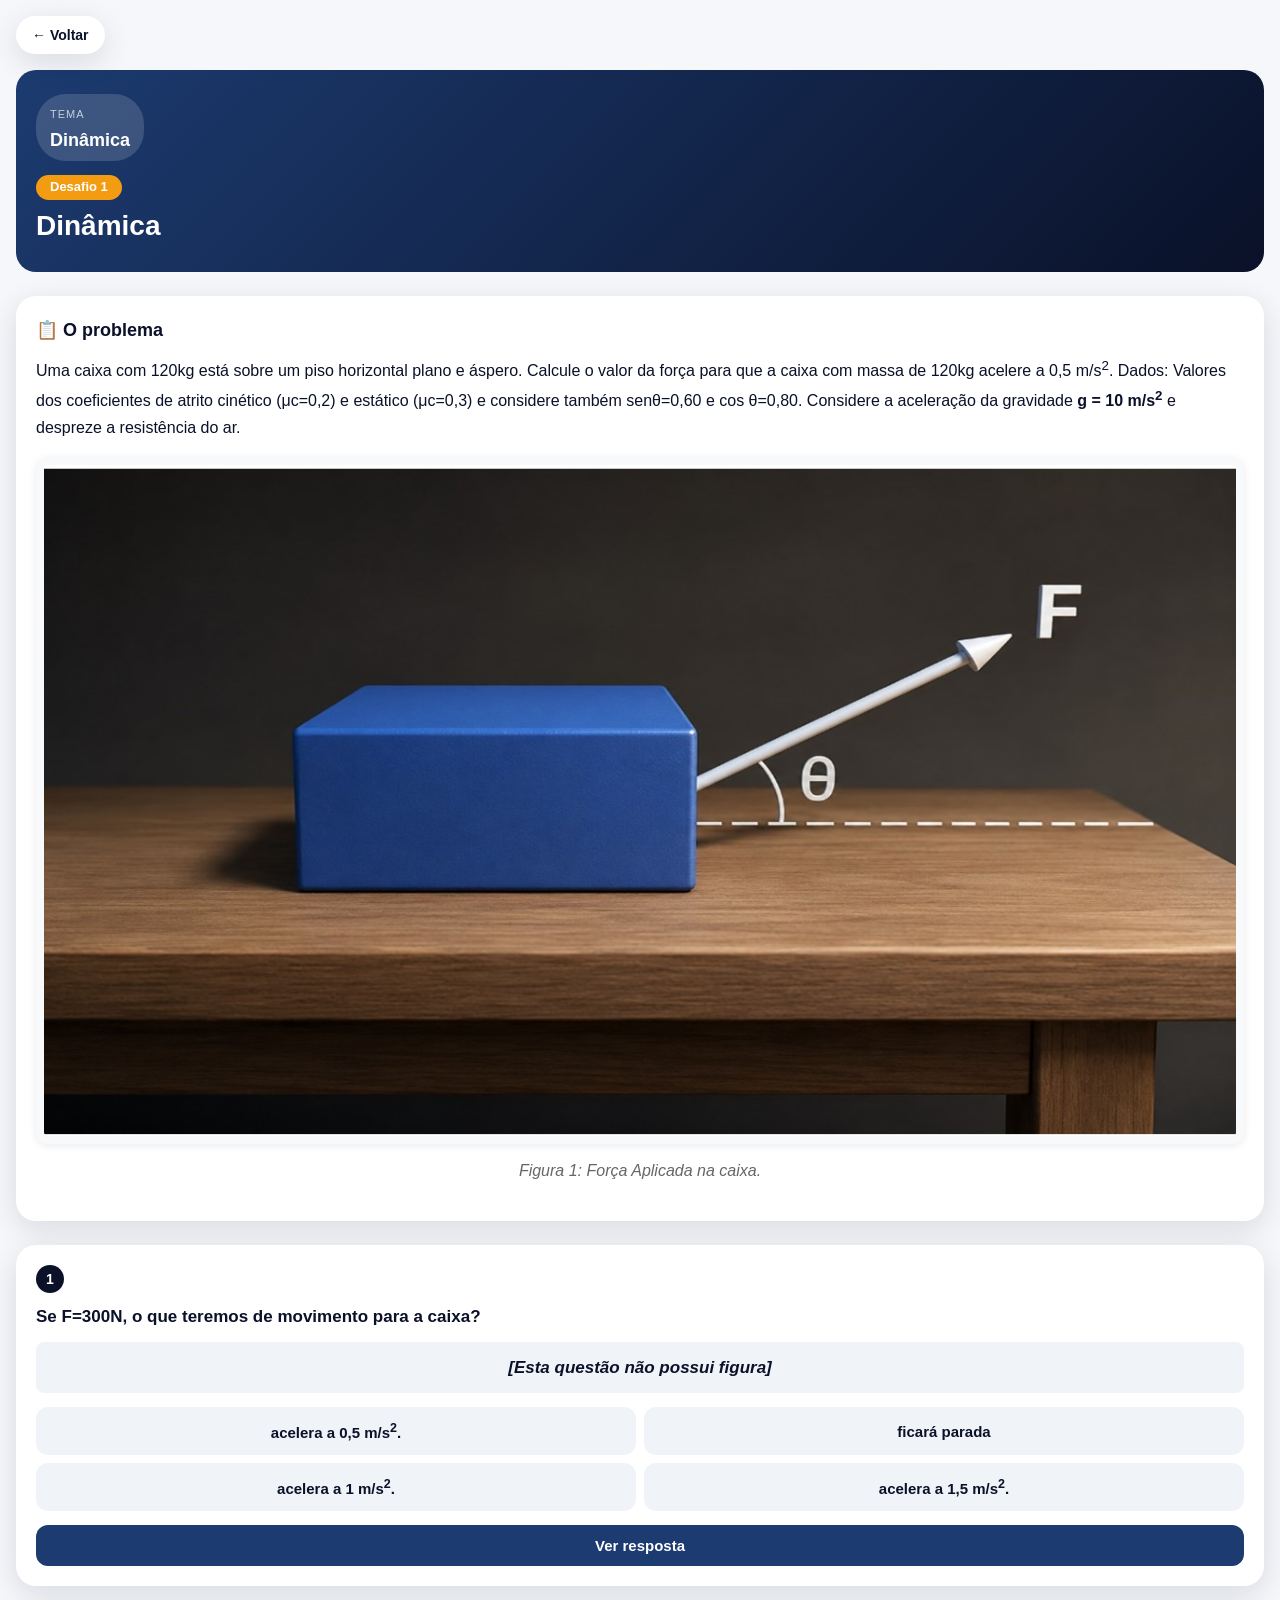
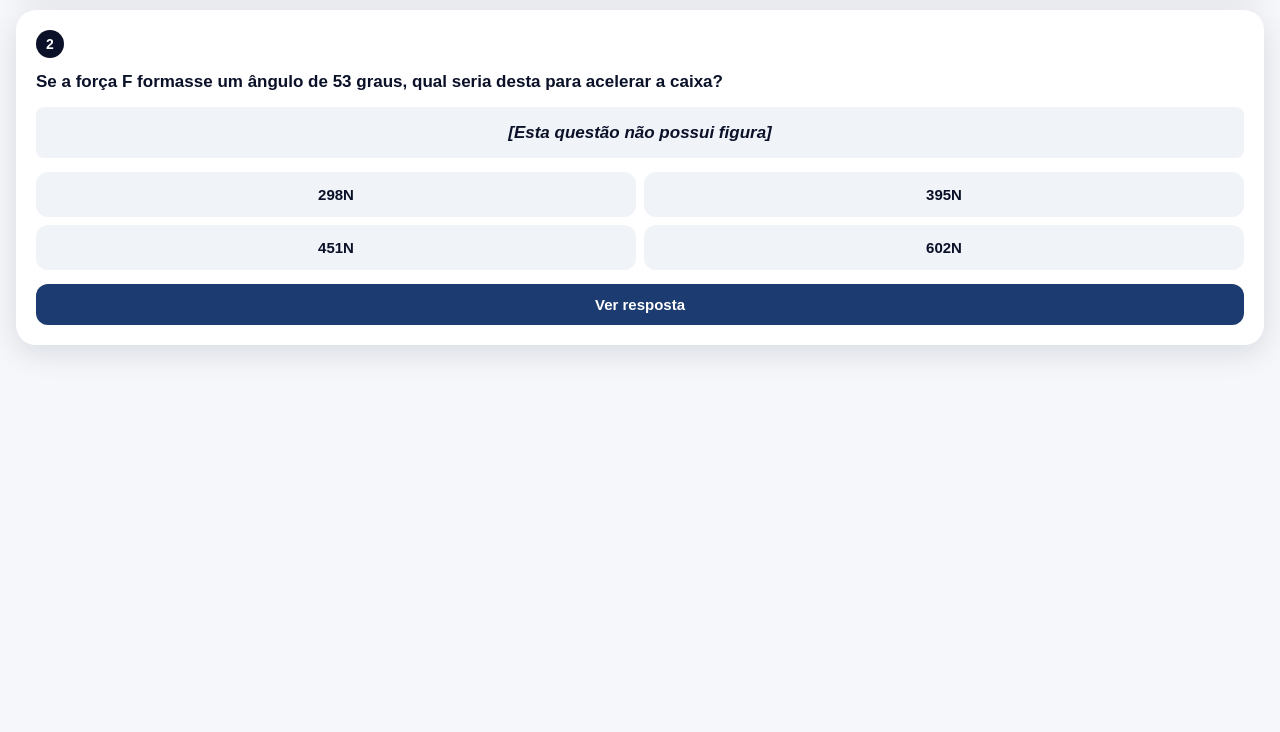
==== desafio1.html @ 1977f08e "Update video source URL in desafio1.html" ====
<!DOCTYPE html>
<html lang="pt-br">
<head>
  <meta charset="UTF-8">
  <meta name="viewport" content="width=device-width, initial-scale=1.0, maximum-scale=1.0, user-scalable=yes">
  <title>Desafio 1 - Dinâmica - Leis de Newton</title>
  <link rel="stylesheet" href="style.css">
</head>
<body>

  <!-- BOTÃO VOLTAR -->
  <div class="back-button">
    <a href="index.html" class="btn-back">← Voltar</a>
  </div>

  <!-- HEADER DO DESAFIO -->
  <header class="desafio-header">
    <div class="tema-box">
      <span class="tema-label">Tema</span>
      <h2>Dinâmica</h2>
    </div>
    <div class="desafio-titulo">
      <span class="badge-grande">Desafio 1</span>
      <h1>Dinâmica</h1>
    </div>
  </header>

  <!-- ENUNCIADO -->
  <section class="enunciado">
    <div class="enunciado-box">
      <h3>📋 O problema</h3>
      <p>
        Uma caixa com 120kg está sobre um piso horizontal plano e áspero. 
Calcule o valor da força para que a caixa com massa de 120kg acelere a 0,5 m/s<sup>2</sup>.
Dados: Valores dos coeficientes de atrito cinético (μc=0,2) e estático (μc=0,3) e considere também senθ=0,60 e cos θ=0,80.
Considere a aceleração da gravidade <strong>g = 10 m/s<sup>2</sup></strong> e despreze a resistência do ar.
      </p>
      
      <!-- FIGURA DO DESAFIO --> 
      <div class="figura-container">
        <img src="imagens/desafio1.jpg" alt="Queda Livre" class="figura-desafio">
        <p class="legenda-figura">Figura 1: Força Aplicada na caixa.</p>
      </div>
    </div>
  </section>

  <!-- PERGUNTA 1 -->
  <section class="perguntas">
    <div class="pergunta-card">
      <span class="pergunta-numero">1</span>
      <p>Se F=300N, o que teremos de movimento para a caixa?</p>
      
      <!-- FIGURA DA PERGUNTA 1 -->
     <div class="figura-pergunta">

    <!-- SE HOUVER FIGURA, DESCOMENTE A LINHA ABAIXO -->
    <!--
    <img src="imagens/desafio1-q1.png"
         alt="Figura da questão"
         class="figura-pequena">
    -->

    <!-- SE NÃO HOUVER FIGURA, UTILIZE A MENSAGEM ABAIXO -->
    <p class="sem-figura">[Esta questão não possui figura]</p>

</div>
      
      <div class="opcoes">
        <button class="opcao" data-correta="false">acelera a 0,5 m/s<sup>2</sup>.</button>
        <button class="opcao" data-correta="true">ficará parada</button>
        <button class="opcao" data-correta="false">acelera a 1 m/s<sup>2</sup>.</button>
        <button class="opcao" data-correta="false">acelera a 1,5 m/s<sup>2</sup>.</button>
      </div>
      <button class="btn-resposta">Ver resposta</button>
      <div class="resposta-oculta">
        <p>✅ <strong>fica parada</strong> (usando 300N<326N)</p>
      </div>
    </div>

    <!-- PERGUNTA 2 -->
    <div class="pergunta-card">
      <span class="pergunta-numero">2</span>
      <p>Se a força F formasse um ângulo de 53 graus, qual seria desta para acelerar a caixa?</p>
      
      <!-- FIGURA DA PERGUNTA 2 -->
     <div class="figura-pergunta">

    <!-- SE HOUVER FIGURA, DESCOMENTE A LINHA ABAIXO -->
    <!--
    <img src="imagens/desafio1-q1.png"
         alt="Figura da questão"
         class="figura-pequena">
    -->

    <!-- SE NÃO HOUVER FIGURA, UTILIZE A MENSAGEM ABAIXO -->
    <p class="sem-figura">[Esta questão não possui figura]</p>

</div>
      
      <div class="opcoes">
        <button class="opcao" data-correta="false">298N</button>
        <button class="opcao" data-correta="true">395N</button>
        <button class="opcao" data-correta="false">451N</button>
        <button class="opcao" data-correta="false">602N</button>
      </div>
      <button class="btn-resposta">Ver resposta</button>
      <div class="resposta-oculta">
        <p>✅ <strong>30 m/s</strong> (usando Fx=F e Fy=0 encontramos o valor de F.)</p>
      </div>
    </div>
  </section>

  <div class="video-pergunta">

    <!-- VÍDEO DA QUESTÃO -->
    <iframe
        width="560"
        height="315"
        src="https://www.youtube.com/watch?v=yUH4mBgcCFQ"
        title="Vídeo da questão"
        frameborder="0"
        allow="accelerometer; autoplay; clipboard-write; encrypted-media; gyroscope; picture-in-picture; web-share"
        allowfullscreen>
    </iframe>

    <!-- SE NÃO HOUVER VÍDEO, COMENTE O IFRAME ACIMA E DESCOMENTE A LINHA ABAIXO -->
    <!-- <p class="sem-video">[Esta questão não possui vídeo]</p> -->

</div>

  <script src="script.js"></script>
</body>
</html>
---- style.css ----
/* ===== RESET E BASE ===== */
* {
  margin: 0;
  padding: 0;
  box-sizing: border-box;
}

body {
  font-family: -apple-system, BlinkMacSystemFont, 'Segoe UI', Roboto, sans-serif;
  background: #F5F7FA;
  color: #0A1128;
  line-height: 1.6;
  padding: 0 16px 40px;
}

/* ===== PALETA DE CORES ===== */
:root {
  --primary: #0A1128;
  --secondary: #1C3B70;
  --accent: #F39C12;
  --accent-light: #F1C40F;
  --bg-light: #F5F7FA;
  --white: #FFFFFF;
  --shadow: 0 8px 30px rgba(10, 17, 40, 0.12);
  --radius: 20px;
}

/* ===== HEADER HERO ===== */
.hero {
  background: linear-gradient(135deg, #0A1128 0%, #1C3B70 100%);
  color: white;
  padding: 40px 20px 32px;
  border-radius: 0 0 var(--radius) var(--radius);
  margin: 0 -16px 24px;
  text-align: center;
}

.hero h1 {
  font-size: 28px;
  font-weight: 800;
  letter-spacing: -0.5px;
  margin-bottom: 6px;
}

.hero p {
  font-size: 16px;
  opacity: 0.85;
  font-weight: 400;
}

/* ===== VÍDEO ===== */
.video-section {
  margin: 0 0 32px;
}

.video-wrapper {
  position: relative;
  width: 100%;
  padding-bottom: 100%;
  height: 0;
  overflow: hidden;
  border-radius: var(--radius);
  background: #000;
  box-shadow: var(--shadow);
}

.video-wrapper video {
  position: absolute;
  top: 0;
  left: 0;
  width: 100%;
  height: 100%;
  object-fit: cover;
  border-radius: var(--radius);
}

.video-link {
  margin-top: 12px;
  text-align: center;
}

.btn-drive {
  display: inline-block;
  padding: 10px 20px;
  background: var(--accent);
  color: white;
  text-decoration: none;
  border-radius: 30px;
  font-weight: 700;
  font-size: 14px;
  transition: all 0.2s;
  box-shadow: 0 4px 12px rgba(243, 156, 18, 0.3);
}

.btn-drive:active {
  transform: scale(0.96);
}

/* ===== DESAFIOS ===== */
.desafios {
  margin: 32px 0;
}

.desafios h2 {
  font-size: 24px;
  font-weight: 800;
  color: var(--primary);
  margin-bottom: 4px;
}

.subtitulo {
  color: #666;
  font-size: 15px;
  margin-bottom: 20px;
}

.desafio-grid {
  display: flex;
  flex-direction: column;
  gap: 14px;
}

.desafio-card {
  display: flex;
  align-items: center;
  justify-content: space-between;
  background: var(--white);
  padding: 16px 18px;
  border-radius: 14px;
  box-shadow: var(--shadow);
  text-decoration: none;
  color: var(--primary);
  transition: all 0.2s;
  border-left: 5px solid var(--accent);
}

.desafio-card:active {
  transform: scale(0.98);
  background: #f8f9fa;
}

.badge {
  display: inline-flex;
  align-items: center;
  justify-content: center;
  background: var(--accent);
  color: white;
  font-weight: 800;
  font-size: 16px;
  width: 32px;
  height: 32px;
  border-radius: 50%;
  flex-shrink: 0;
  margin-right: 14px;
}

.card-content {
  flex: 1;
}

.card-content h3 {
  font-size: 17px;
  font-weight: 700;
  margin-bottom: 2px;
}

.card-content p {
  font-size: 13px;
  color: #555;
  margin-bottom: 4px;
}

.tema {
  font-size: 11px;
  background: #E8EDF5;
  padding: 2px 10px;
  border-radius: 30px;
  color: var(--secondary);
  font-weight: 600;
  display: inline-block;
}

.card-arrow {
  font-size: 20px;
  color: #CCC;
  margin-left: 10px;
}

/* ===== PÁGINA DESAFIO ===== */
.back-button {
  margin: 16px 0 8px;
}

.btn-back {
  display: inline-block;
  padding: 8px 16px;
  background: var(--white);
  border-radius: 30px;
  box-shadow: var(--shadow);
  text-decoration: none;
  color: var(--primary);
  font-weight: 600;
  font-size: 14px;
}

.desafio-header {
  background: linear-gradient(135deg, var(--secondary), var(--primary));
  color: white;
  padding: 24px 20px;
  border-radius: var(--radius);
  margin: 16px 0 24px;
}

.tema-box {
  background: rgba(255,255,255,0.15);
  padding: 6px 14px;
  border-radius: 30px;
  display: inline-block;
  margin-bottom: 12px;
}

.tema-label {
  font-size: 11px;
  text-transform: uppercase;
  letter-spacing: 1px;
  opacity: 0.7;
}

.tema-box h2 {
  font-size: 18px;
  margin: 0;
}

.desafio-titulo h1 {
  font-size: 28px;
  font-weight: 800;
  margin-top: 4px;
}

.badge-grande {
  display: inline-block;
  background: var(--accent);
  padding: 2px 14px;
  border-radius: 30px;
  font-size: 13px;
  font-weight: 700;
}

/* ===== ENUNCIADO ===== */
.enunciado-box {
  background: var(--white);
  padding: 20px;
  border-radius: var(--radius);
  box-shadow: var(--shadow);
  margin-bottom: 24px;
}

.enunciado-box h3 {
  font-size: 18px;
  margin-bottom: 10px;
  color: var(--primary);
}

.enunciado-box p {
  font-size: 16px;
  line-height: 1.7;
  margin-bottom: 16px;
}

/* ===== FIGURAS ===== */
.figura-container {
  margin: 16px 0 8px;
  text-align: center;
}

.figura-desafio {
  max-width: 100%;
  height: auto;
  border-radius: 12px;
  box-shadow: 0 2px 8px rgba(0,0,0,0.08);
  background: #F8F9FA;
  padding: 8px;
}

.legenda-figura {
  font-size: 13px;
  color: #666;
  margin-top: 6px;
  font-style: italic;
}

.figura-pergunta {
  margin: 12px 0 14px;
  text-align: center;
}

.figura-pequena {
  max-width: 100%;
  height: auto;
  border-radius: 10px;
  max-height: 200px;
  background: #F8F9FA;
  padding: 6px;
  border: 1px solid #E8EDF5;
}

.sem-figura {
  color: #999;
  font-size: 13px;
  font-style: italic;
  padding: 12px;
  background: #F0F3F8;
  border-radius: 8px;
}

/* ===== PERGUNTAS ===== */
.perguntas {
  display: flex;
  flex-direction: column;
  gap: 24px;
  margin: 24px 0;
}

.pergunta-card {
  background: var(--white);
  padding: 20px;
  border-radius: var(--radius);
  box-shadow: var(--shadow);
}

.pergunta-numero {
  display: inline-block;
  background: var(--primary);
  color: white;
  width: 28px;
  height: 28px;
  text-align: center;
  line-height: 28px;
  border-radius: 50%;
  font-weight: 700;
  font-size: 14px;
  margin-bottom: 10px;
}

.pergunta-card p {
  font-size: 17px;
  font-weight: 600;
  margin-bottom: 6px;
  color: var(--primary);
}

.opcoes {
  display: grid;
  grid-template-columns: 1fr 1fr;
  gap: 8px;
  margin: 10px 0 14px;
}

.opcao {
  background: #F0F3F8;
  border: 2px solid transparent;
  padding: 12px 8px;
  border-radius: 12px;
  font-size: 15px;
  font-weight: 600;
  color: var(--primary);
  cursor: pointer;
  transition: all 0.2s;
  text-align: center;
}

.opcao:active {
  transform: scale(0.96);
}

.opcao.selecionada {
  border-color: var(--accent);
  background: #FFF8E7;
}

.opcao.certa {
  border-color: #27AE60;
  background: #EAFAF1;
  color: #27AE60;
}

.opcao.errada {
  border-color: #E74C3C;
  background: #FDEDEC;
  color: #E74C3C;
}

.btn-resposta {
  width: 100%;
  padding: 12px;
  background: var(--secondary);
  color: white;
  border: none;
  border-radius: 12px;
  font-size: 15px;
  font-weight: 700;
  cursor: pointer;
  transition: all 0.2s;
}

.btn-resposta:active {
  transform: scale(0.97);
  background: var(--primary);
}

.btn-resposta:disabled {
  opacity: 0.6;
  cursor: not-allowed;
}

.resposta-oculta {
  display: none;
  margin-top: 12px;
  padding: 14px;
  background: #EAFAF1;
  border-radius: 12px;
  border-left: 4px solid #27AE60;
}

.resposta-oculta.visivel {
  display: block;
}

/* ===== VÍDEO APOIO ===== */
.video-apoio {
  margin: 32px 0;
}

.video-apoio h3 {
  font-size: 20px;
  margin-bottom: 12px;
  color: var(--primary);
}

/* ===== FOOTER ===== */
footer {
  text-align: center;
  padding: 24px 0 8px;
  color: #888;
  font-size: 14px;
  border-top: 1px solid #E0E5ED;
  margin-top: 24px;
}

.footer-small {
  font-size: 12px;
  color: #AAA;
  margin-top: 4px;
}
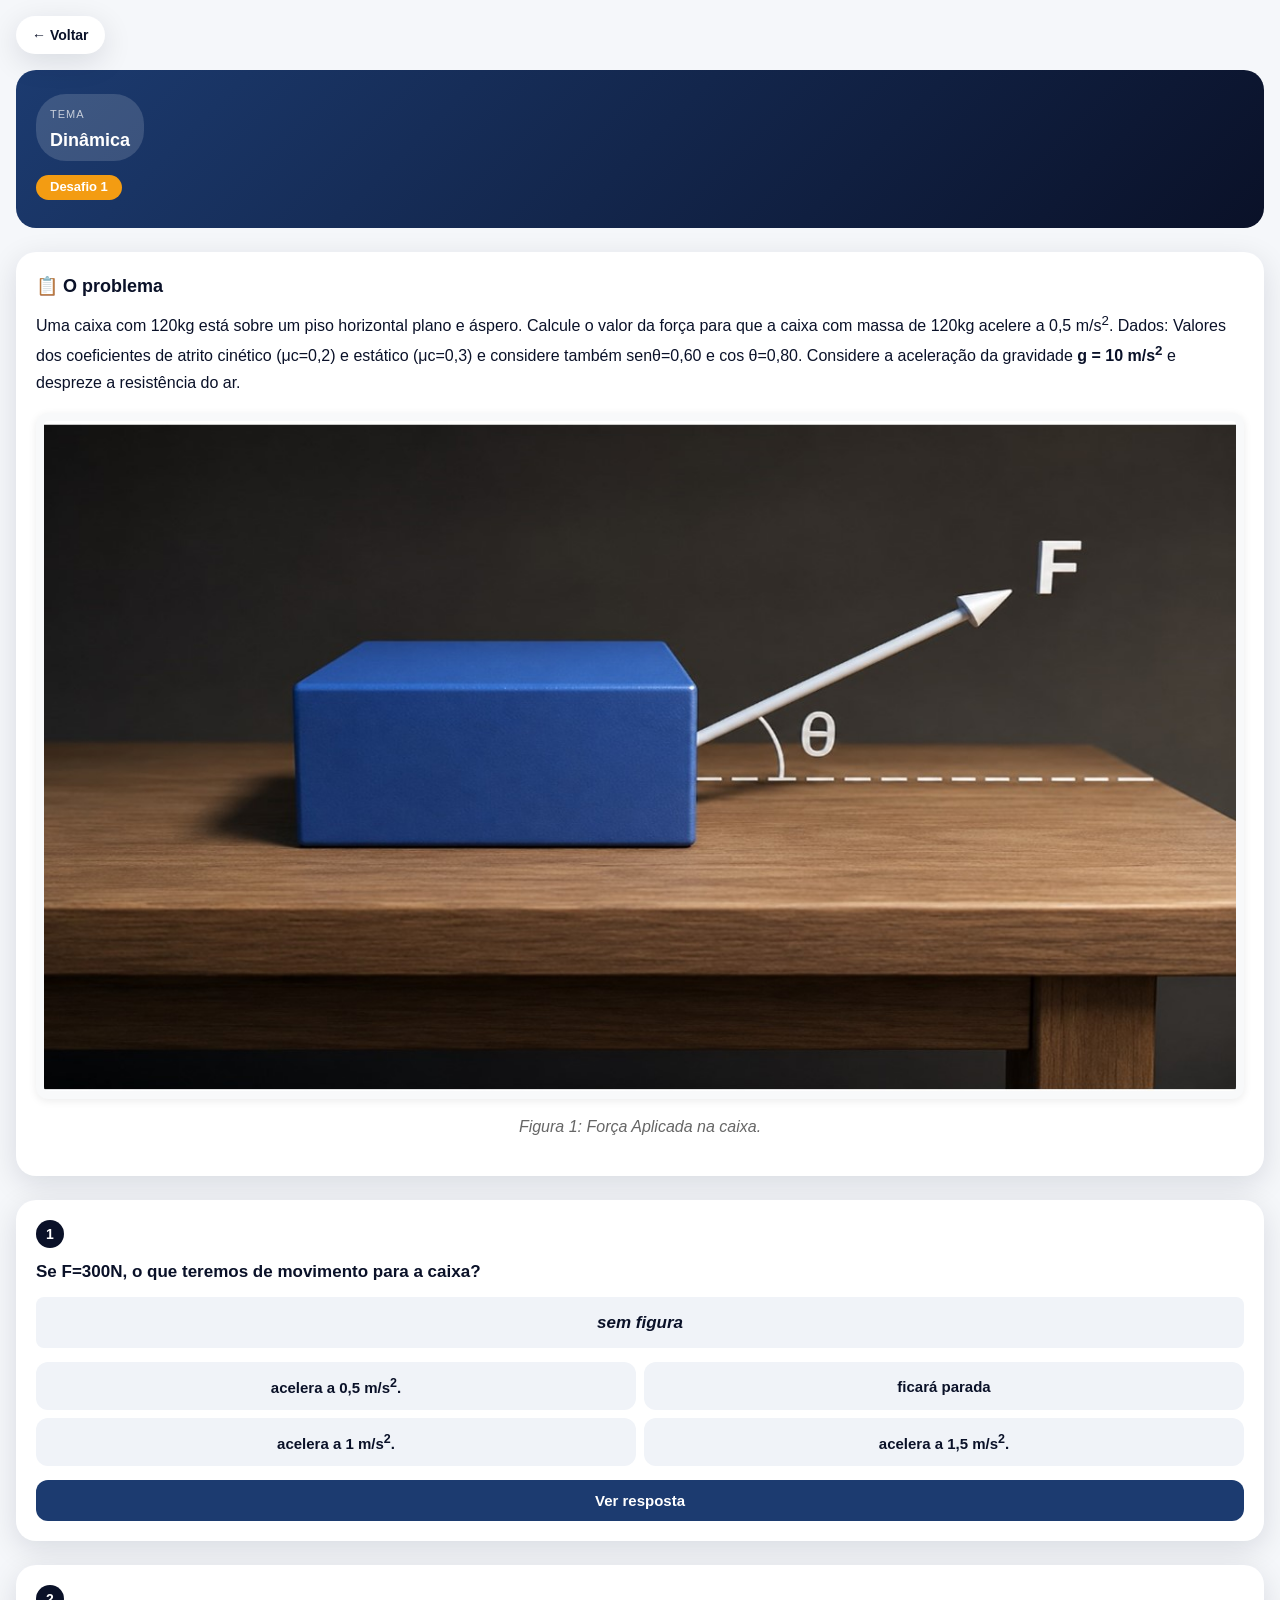
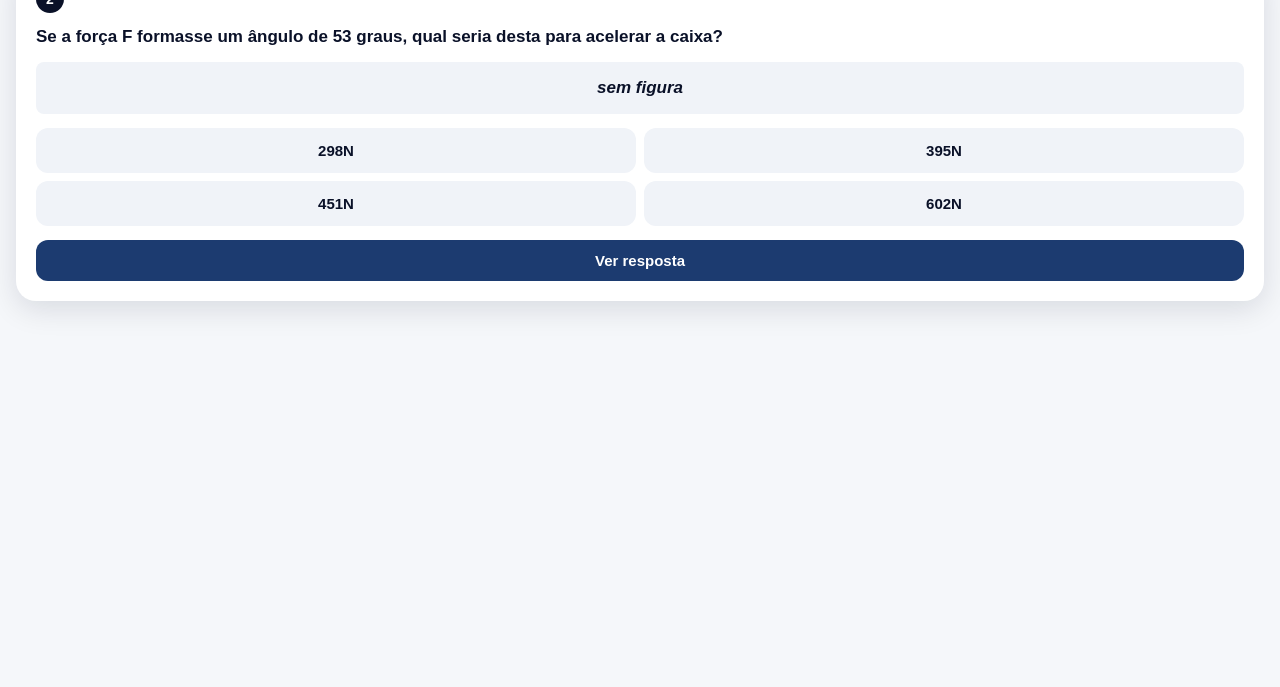
==== commit 363a7e90: "Change placeholder text for missing figures Updated the placeholder text for missing figures in the " ====
--- a/desafio1.html
+++ b/desafio1.html
@@ -21,7 +21,7 @@
     </div>
     <div class="desafio-titulo">
       <span class="badge-grande">Desafio 1</span>
-      <h1>Dinâmica</h1>
+      <h1></h1>
     </div>
   </header>
 
@@ -61,7 +61,7 @@
     -->
 
     <!-- SE NÃO HOUVER FIGURA, UTILIZE A MENSAGEM ABAIXO -->
-    <p class="sem-figura">[Esta questão não possui figura]</p>
+    <p class="sem-figura">sem figura</p>
 
 </div>
       
@@ -93,7 +93,7 @@
     -->
 
     <!-- SE NÃO HOUVER FIGURA, UTILIZE A MENSAGEM ABAIXO -->
-    <p class="sem-figura">[Esta questão não possui figura]</p>
+    <p class="sem-figura">sem figura</p>
 
 </div>
       
@@ -110,24 +110,20 @@
     </div>
   </section>
 
-  <div class="video-pergunta">
+   <div class="video-pergunta">
 
     <!-- VÍDEO DA QUESTÃO -->
     <iframe
         width="560"
         height="315"
-        src="https://www.youtube.com/watch?v=yUH4mBgcCFQ"
+        src="https://www.youtube.com/embed/yUH4mBgcCFQ"
         title="Vídeo da questão"
         frameborder="0"
         allow="accelerometer; autoplay; clipboard-write; encrypted-media; gyroscope; picture-in-picture; web-share"
         allowfullscreen>
     </iframe>
 
-    <!-- SE NÃO HOUVER VÍDEO, COMENTE O IFRAME ACIMA E DESCOMENTE A LINHA ABAIXO -->
-    <!-- <p class="sem-video">[Esta questão não possui vídeo]</p> -->
-
-</div>
-
+  </div>
   <script src="script.js"></script>
 </body>
 </html>
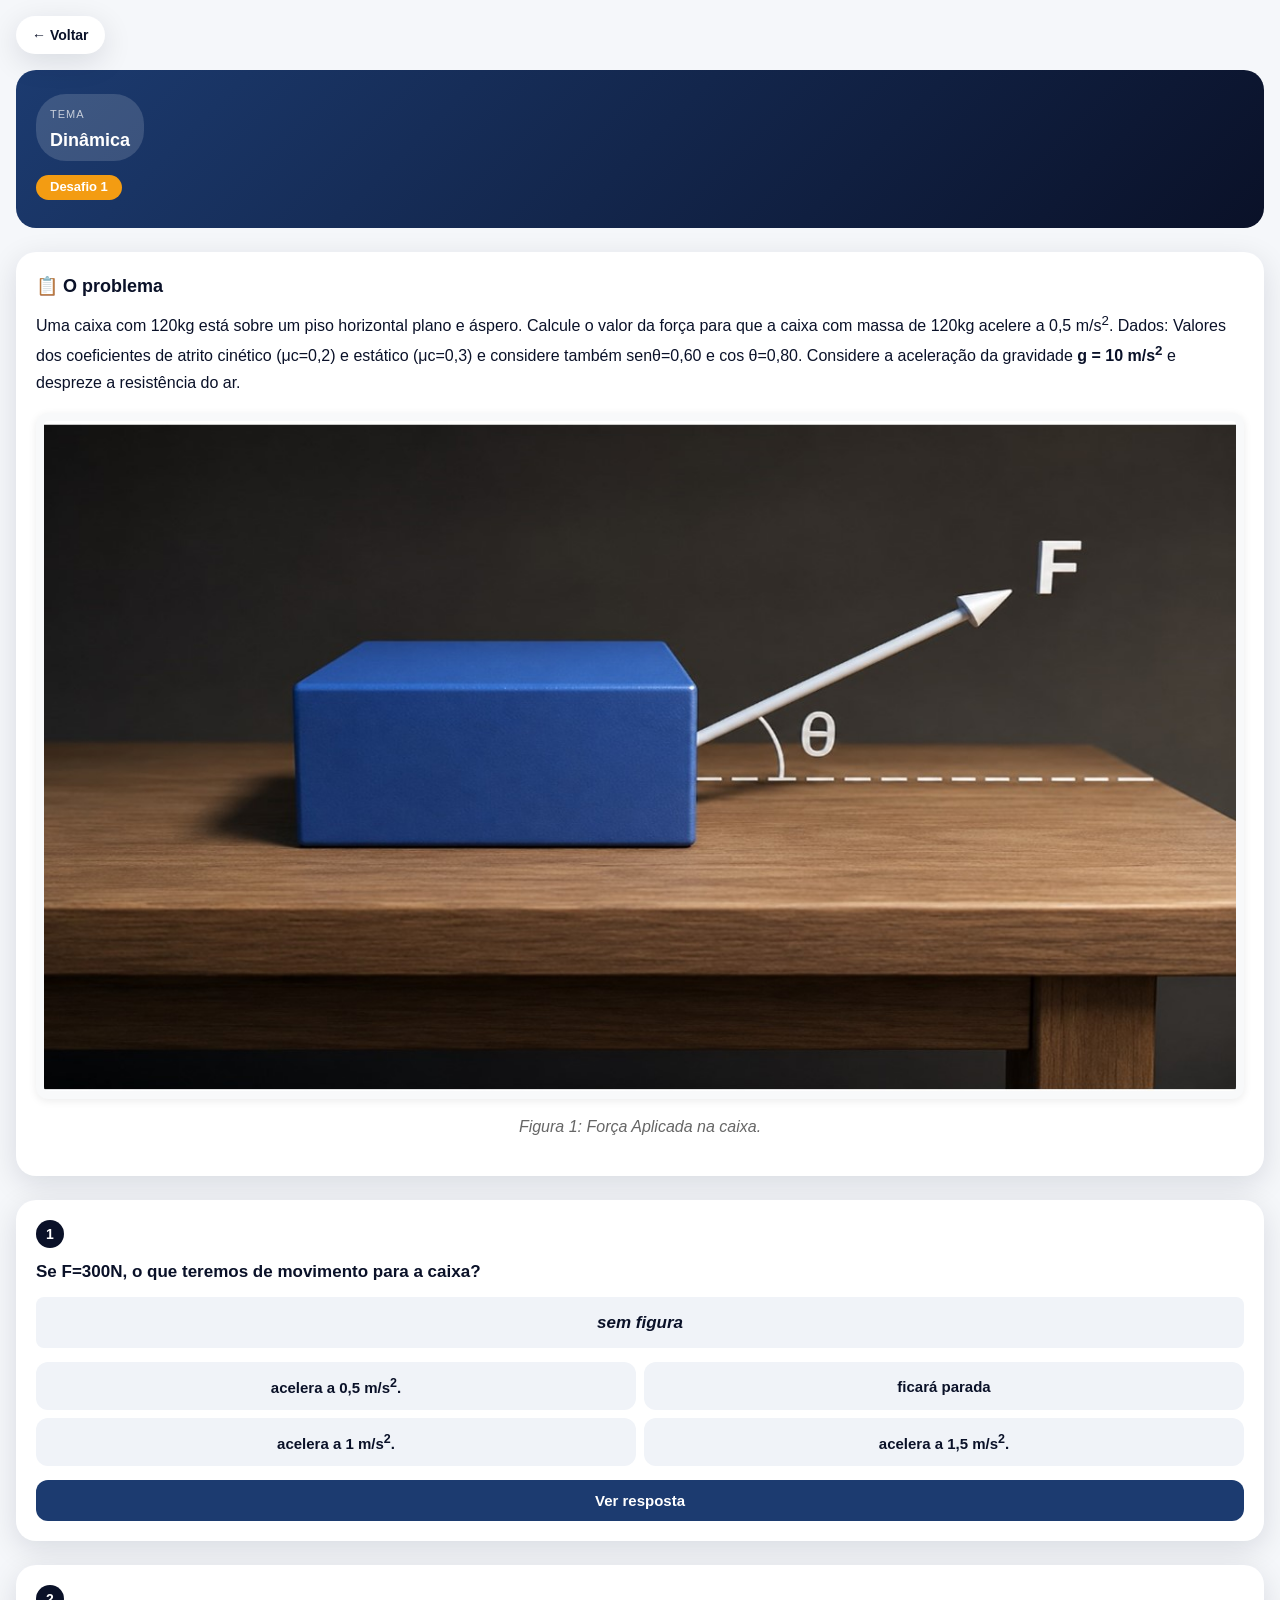
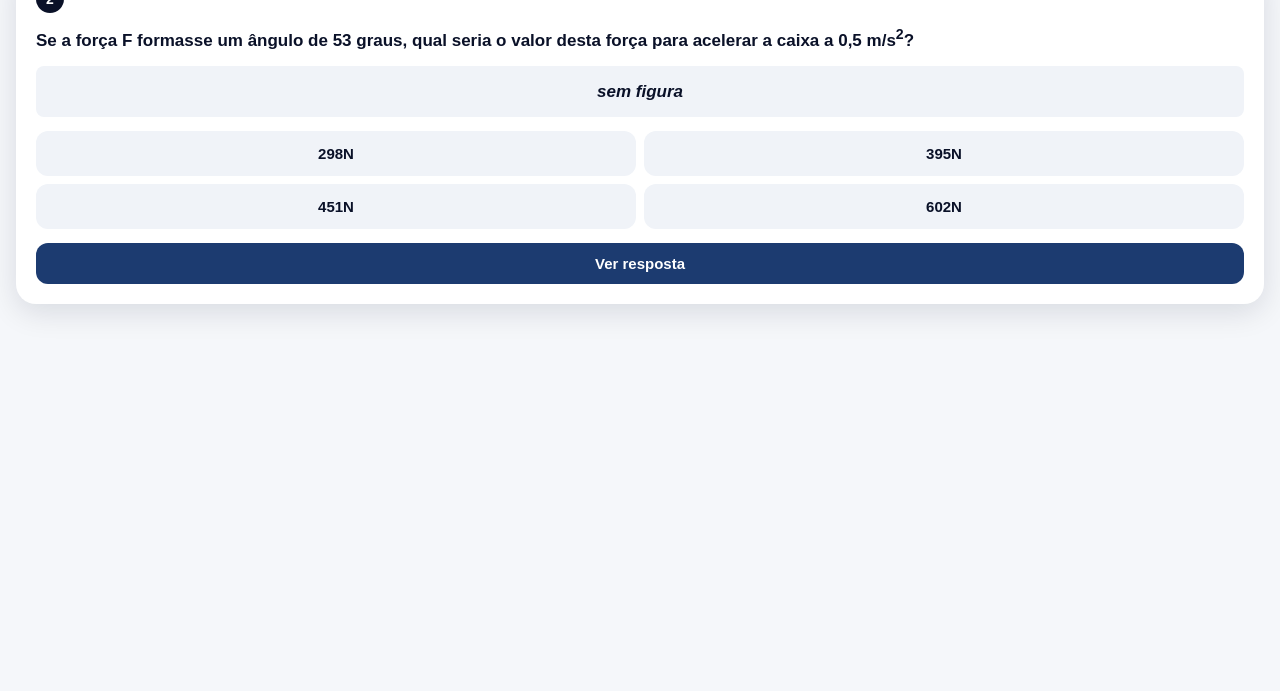
==== commit 37b3ac5c: "Update question text in desafio1.html" ====
--- a/desafio1.html
+++ b/desafio1.html
@@ -80,7 +80,7 @@
     <!-- PERGUNTA 2 -->
     <div class="pergunta-card">
       <span class="pergunta-numero">2</span>
-      <p>Se a força F formasse um ângulo de 53 graus, qual seria desta para acelerar a caixa?</p>
+      <p>Se a força F formasse um ângulo de 53 graus, qual seria o valor desta força para acelerar a caixa a 0,5 m/s<sup>2</sup>?</p>
       
       <!-- FIGURA DA PERGUNTA 2 -->
      <div class="figura-pergunta">
--- a/style.css
+++ b/style.css
@@ -56,12 +56,24 @@
 .video-wrapper {
   position: relative;
   width: 100%;
-  padding-bottom: 100%;
+  max-width: 900px;  /* ← Limita a largura máxima */
+  margin: 0 auto;    /* ← Centraliza o vídeo */
+  padding-bottom: 56.25%; /* ← 16:9 (altura correta) */
   height: 0;
   overflow: hidden;
   border-radius: var(--radius);
   background: #000;
   box-shadow: var(--shadow);
+}
+
+.video-wrapper iframe {
+  position: absolute;
+  top: 0;
+  left: 0;
+  width: 100%;
+  height: 100%;
+  border: none;
+  border-radius: var(--radius);
 }
 
 .video-wrapper video {
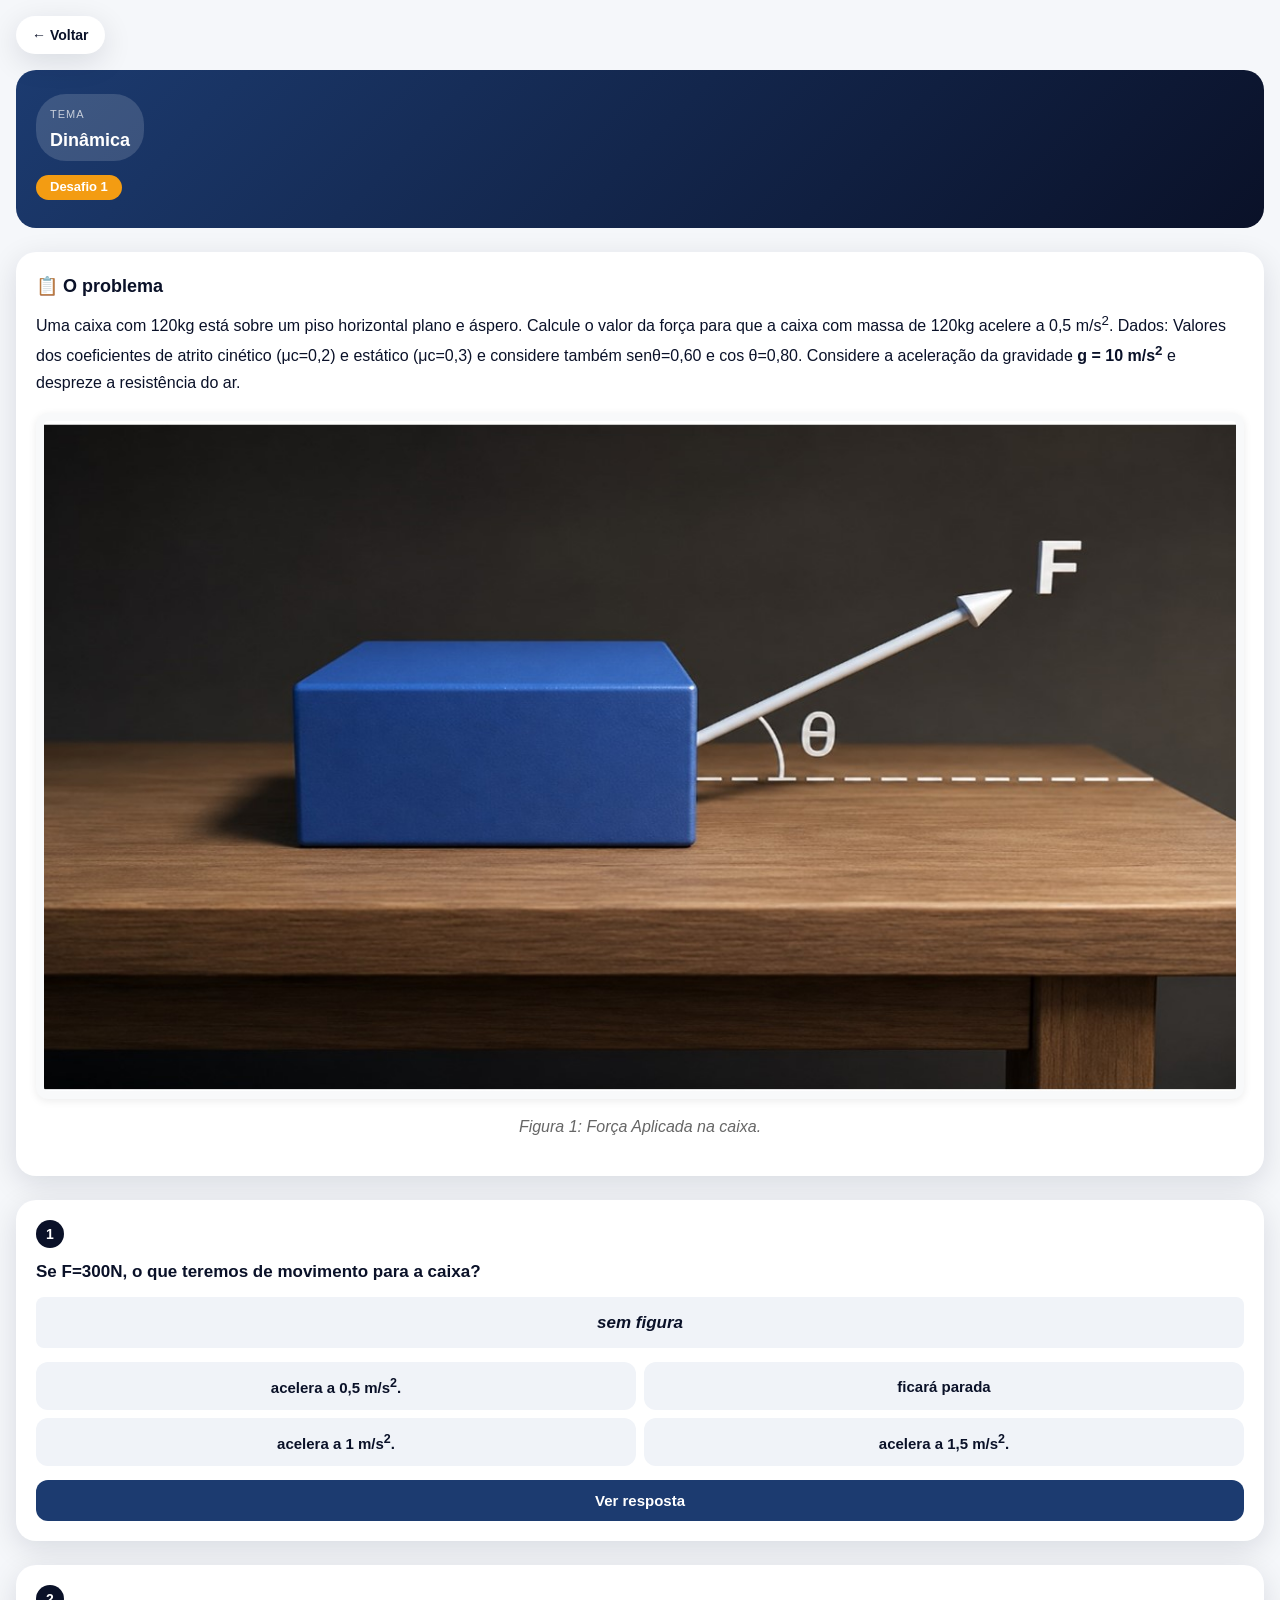
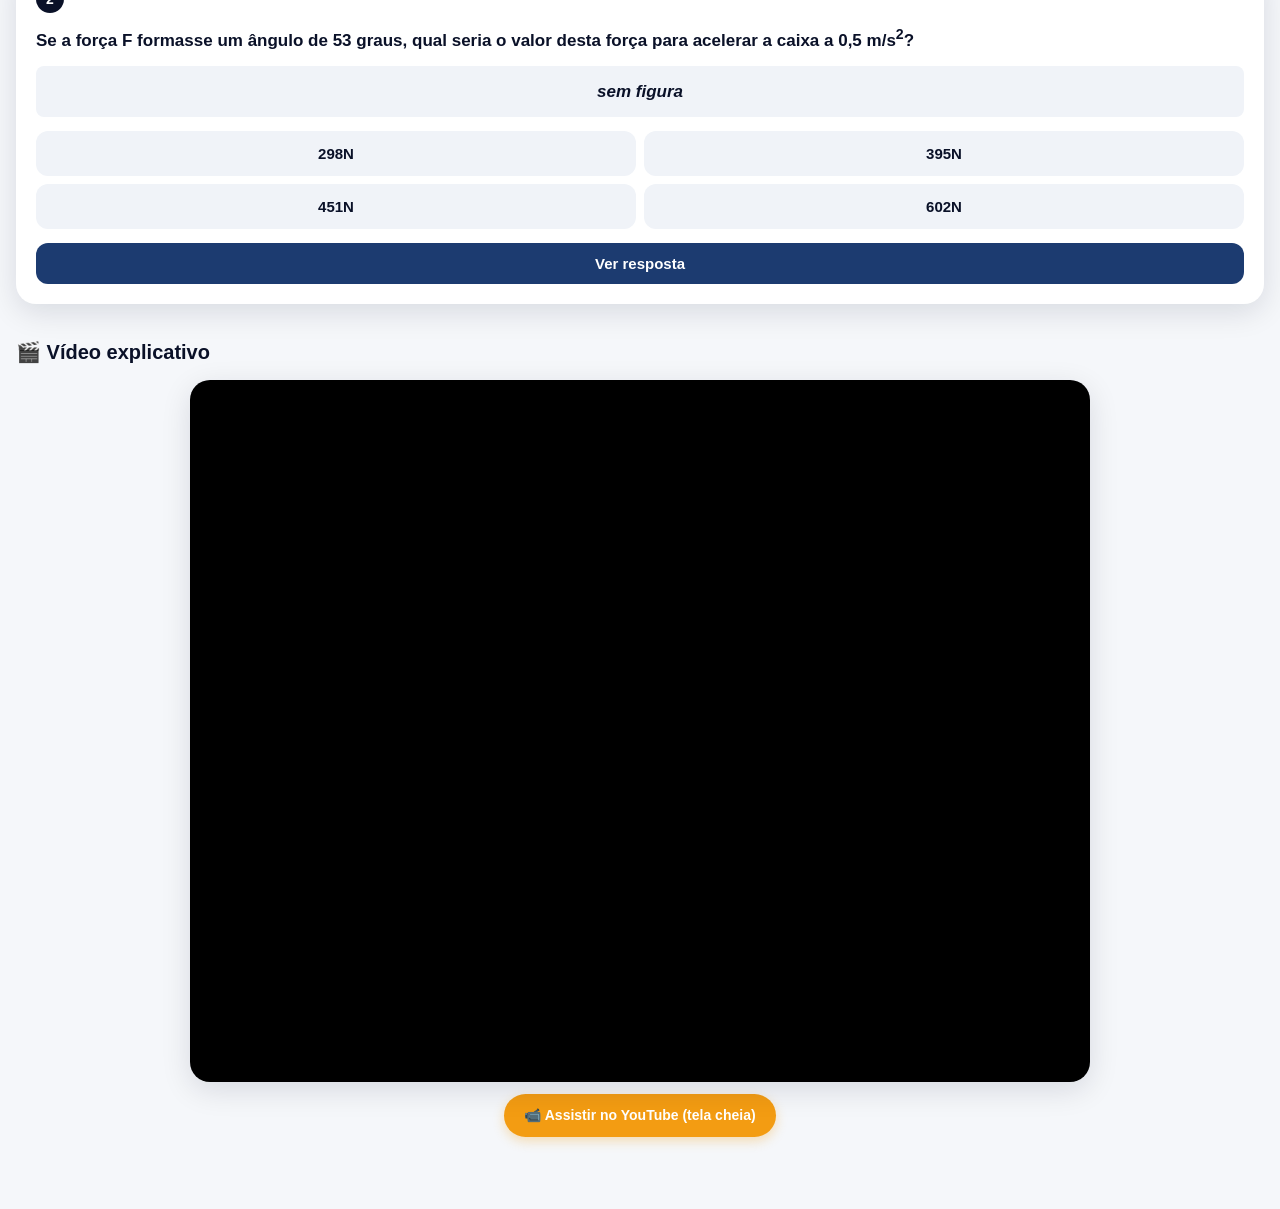
==== commit e0cd871d: "Update desafio1.html" ====
--- a/desafio1.html
+++ b/desafio1.html
@@ -112,16 +112,26 @@
 
    <div class="video-pergunta">
 
-    <!-- VÍDEO DA QUESTÃO -->
-    <iframe
-        width="560"
-        height="315"
-        src="https://www.youtube.com/embed/yUH4mBgcCFQ"
-        title="Vídeo da questão"
-        frameborder="0"
-        allow="accelerometer; autoplay; clipboard-write; encrypted-media; gyroscope; picture-in-picture; web-share"
-        allowfullscreen>
-    </iframe>
+   <section class="video-apoio">
+    <h3>🎬 Vídeo explicativo</h3>
+    <div class="video-wrapper">
+        <iframe 
+            width="560" 
+            height="315" 
+            src="https://www.youtube.com/embed/h5T4DetnCWg" 
+            title="Vídeo explicativo" 
+            frameborder="0" 
+            allow="accelerometer; autoplay; clipboard-write; encrypted-media; gyroscope; picture-in-picture; web-share" 
+            allowfullscreen>
+        </iframe>
+    </div>
+    <div class="video-link">
+        <a href="https://www.youtube.com/embed/h5T4DetnCWg" target="_blank" class="btn-drive">
+            📹 Assistir no YouTube (tela cheia)
+        </a>
+    </div>
+</section>
+
 
   </div>
   <script src="script.js"></script>
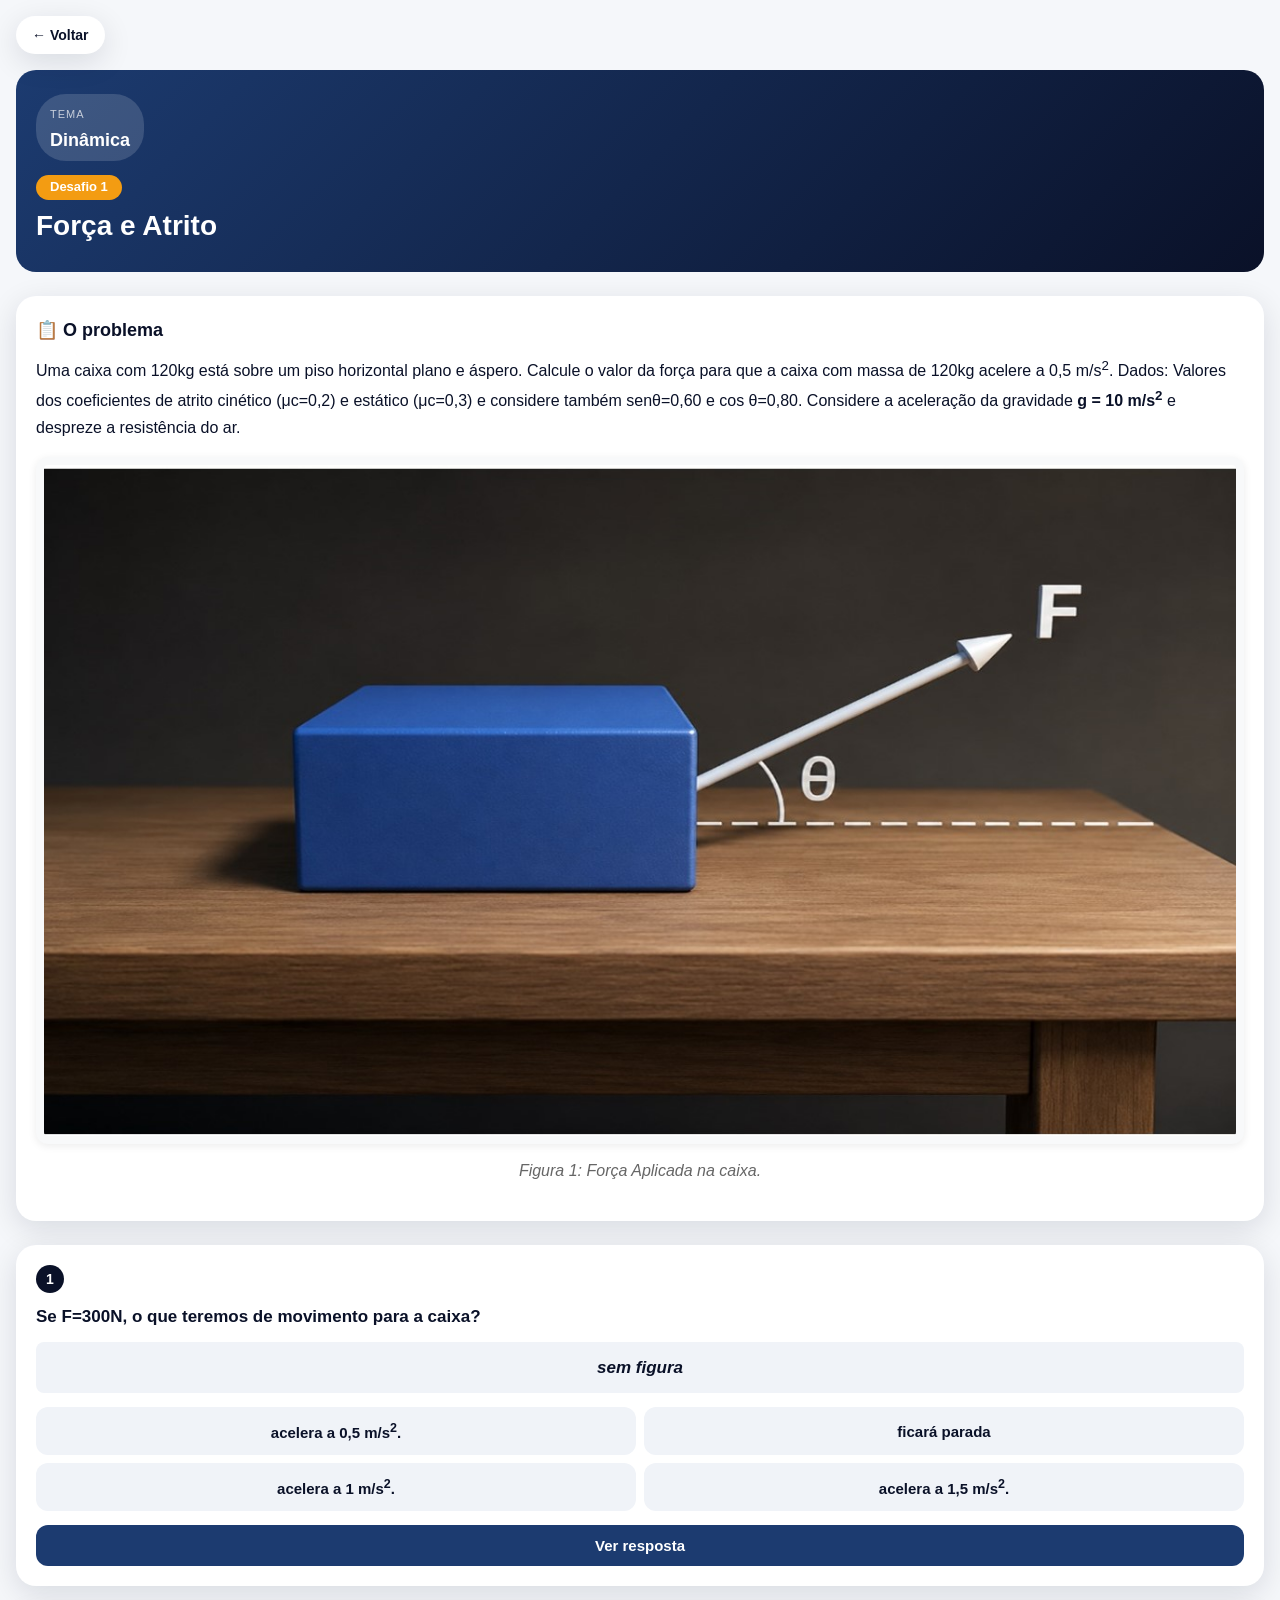
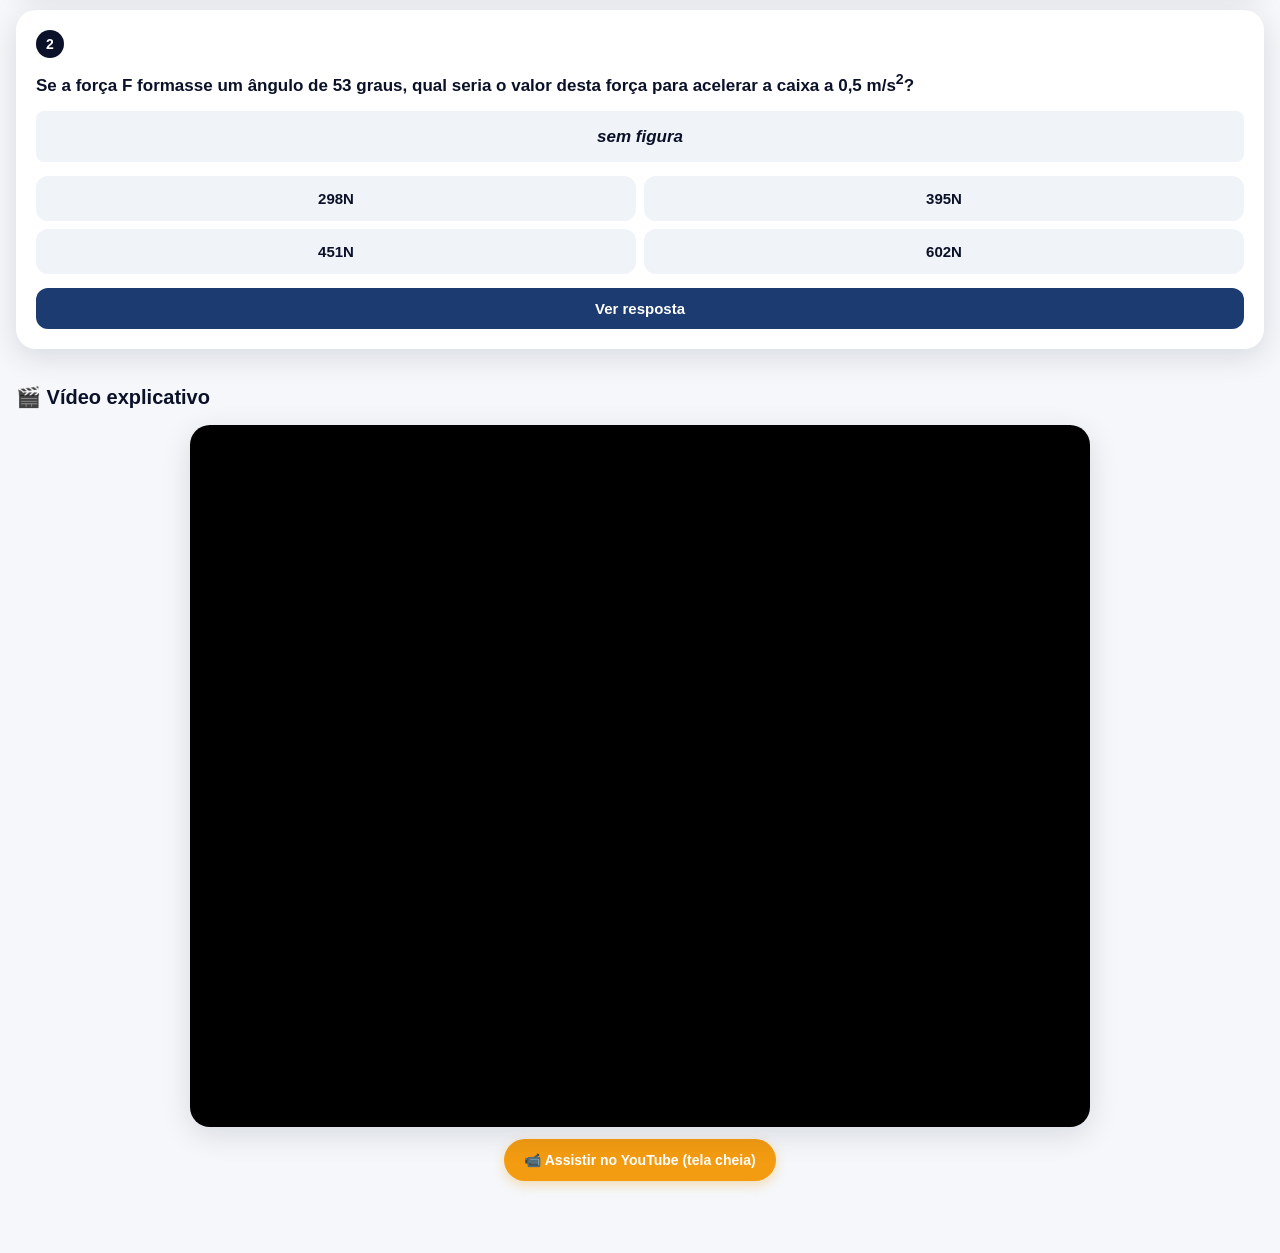
==== commit 41d7bd5d: "Update desafio1.html" ====
--- a/desafio1.html
+++ b/desafio1.html
@@ -21,7 +21,7 @@
     </div>
     <div class="desafio-titulo">
       <span class="badge-grande">Desafio 1</span>
-      <h1></h1>
+      <h1>Força e Atrito</h1>
     </div>
   </header>
 
@@ -51,19 +51,9 @@
       <p>Se F=300N, o que teremos de movimento para a caixa?</p>
       
       <!-- FIGURA DA PERGUNTA 1 -->
-     <div class="figura-pergunta">
-
-    <!-- SE HOUVER FIGURA, DESCOMENTE A LINHA ABAIXO -->
-    <!--
-    <img src="imagens/desafio1-q1.png"
-         alt="Figura da questão"
-         class="figura-pequena">
-    -->
-
-    <!-- SE NÃO HOUVER FIGURA, UTILIZE A MENSAGEM ABAIXO -->
-    <p class="sem-figura">sem figura</p>
-
-</div>
+      <div class="figura-pergunta">
+        <p class="sem-figura">sem figura</p>
+      </div>
       
       <div class="opcoes">
         <button class="opcao" data-correta="false">acelera a 0,5 m/s<sup>2</sup>.</button>
@@ -83,19 +73,9 @@
       <p>Se a força F formasse um ângulo de 53 graus, qual seria o valor desta força para acelerar a caixa a 0,5 m/s<sup>2</sup>?</p>
       
       <!-- FIGURA DA PERGUNTA 2 -->
-     <div class="figura-pergunta">
-
-    <!-- SE HOUVER FIGURA, DESCOMENTE A LINHA ABAIXO -->
-    <!--
-    <img src="imagens/desafio1-q1.png"
-         alt="Figura da questão"
-         class="figura-pequena">
-    -->
-
-    <!-- SE NÃO HOUVER FIGURA, UTILIZE A MENSAGEM ABAIXO -->
-    <p class="sem-figura">sem figura</p>
-
-</div>
+      <div class="figura-pergunta">
+        <p class="sem-figura">sem figura</p>
+      </div>
       
       <div class="opcoes">
         <button class="opcao" data-correta="false">298N</button>
@@ -105,35 +85,32 @@
       </div>
       <button class="btn-resposta">Ver resposta</button>
       <div class="resposta-oculta">
-        <p>✅ <strong>30 m/s</strong> (usando Fx=F e Fy=0 encontramos o valor de F.)</p>
+        <p>✅ <strong>395N</strong> (usando Fx=F·cos53° e Fy=F·sen53°)</p>
       </div>
     </div>
   </section>
 
-   <div class="video-pergunta">
-
-   <section class="video-apoio">
+  <!-- VÍDEO APOIO -->
+  <section class="video-apoio">
     <h3>🎬 Vídeo explicativo</h3>
     <div class="video-wrapper">
-        <iframe 
-            width="560" 
-            height="315" 
-            src="https://www.youtube.com/embed/h5T4DetnCWg" 
-            title="Vídeo explicativo" 
-            frameborder="0" 
-            allow="accelerometer; autoplay; clipboard-write; encrypted-media; gyroscope; picture-in-picture; web-share" 
-            allowfullscreen>
-        </iframe>
+      <iframe 
+        width="560" 
+        height="315" 
+        src="https://www.youtube.com/embed/h5T4DetnCWg" 
+        title="Vídeo explicativo" 
+        frameborder="0" 
+        allow="accelerometer; autoplay; clipboard-write; encrypted-media; gyroscope; picture-in-picture; web-share" 
+        allowfullscreen>
+      </iframe>
     </div>
     <div class="video-link">
-        <a href="https://www.youtube.com/embed/h5T4DetnCWg" target="_blank" class="btn-drive">
-            📹 Assistir no YouTube (tela cheia)
-        </a>
+      <a href="https://www.youtube.com/watch?v=h5T4DetnCWg" target="_blank" class="btn-drive">
+        📹 Assistir no YouTube (tela cheia)
+      </a>
     </div>
-</section>
+  </section>
 
-
-  </div>
   <script src="script.js"></script>
 </body>
 </html>
